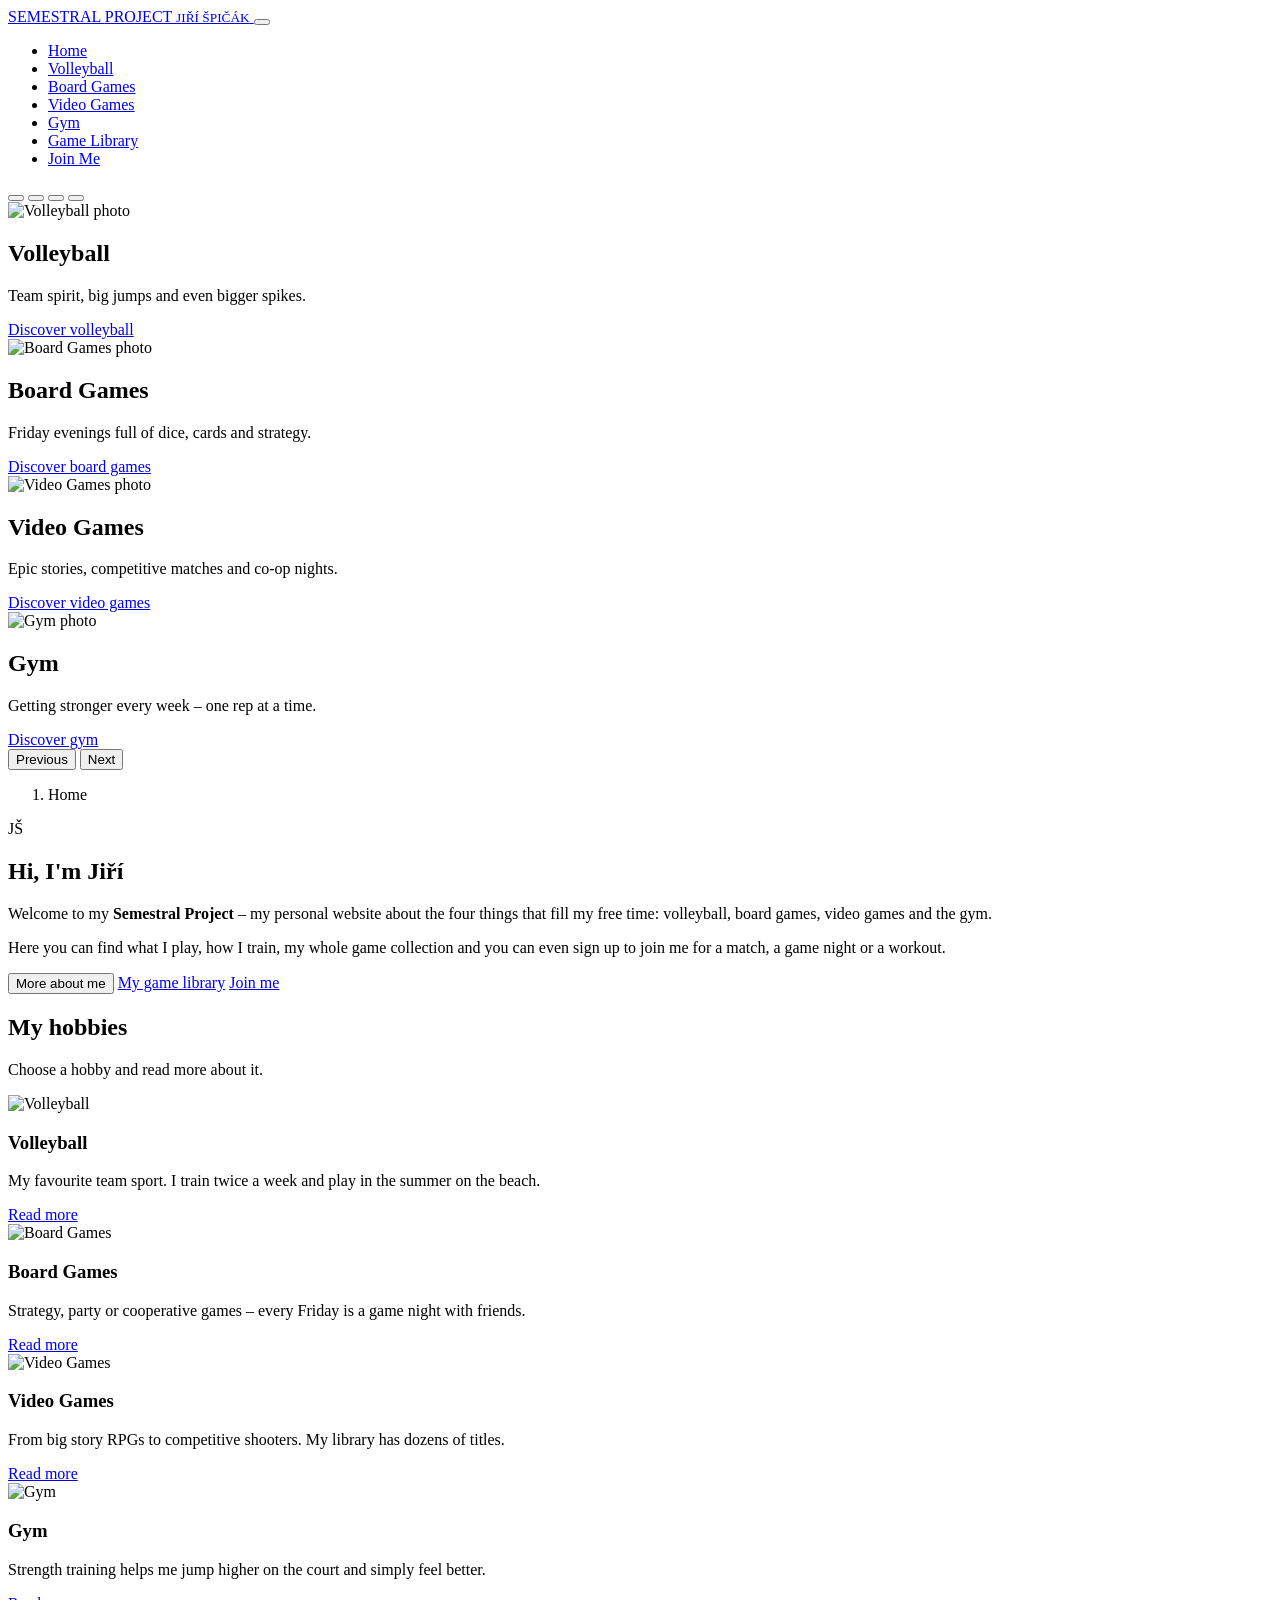
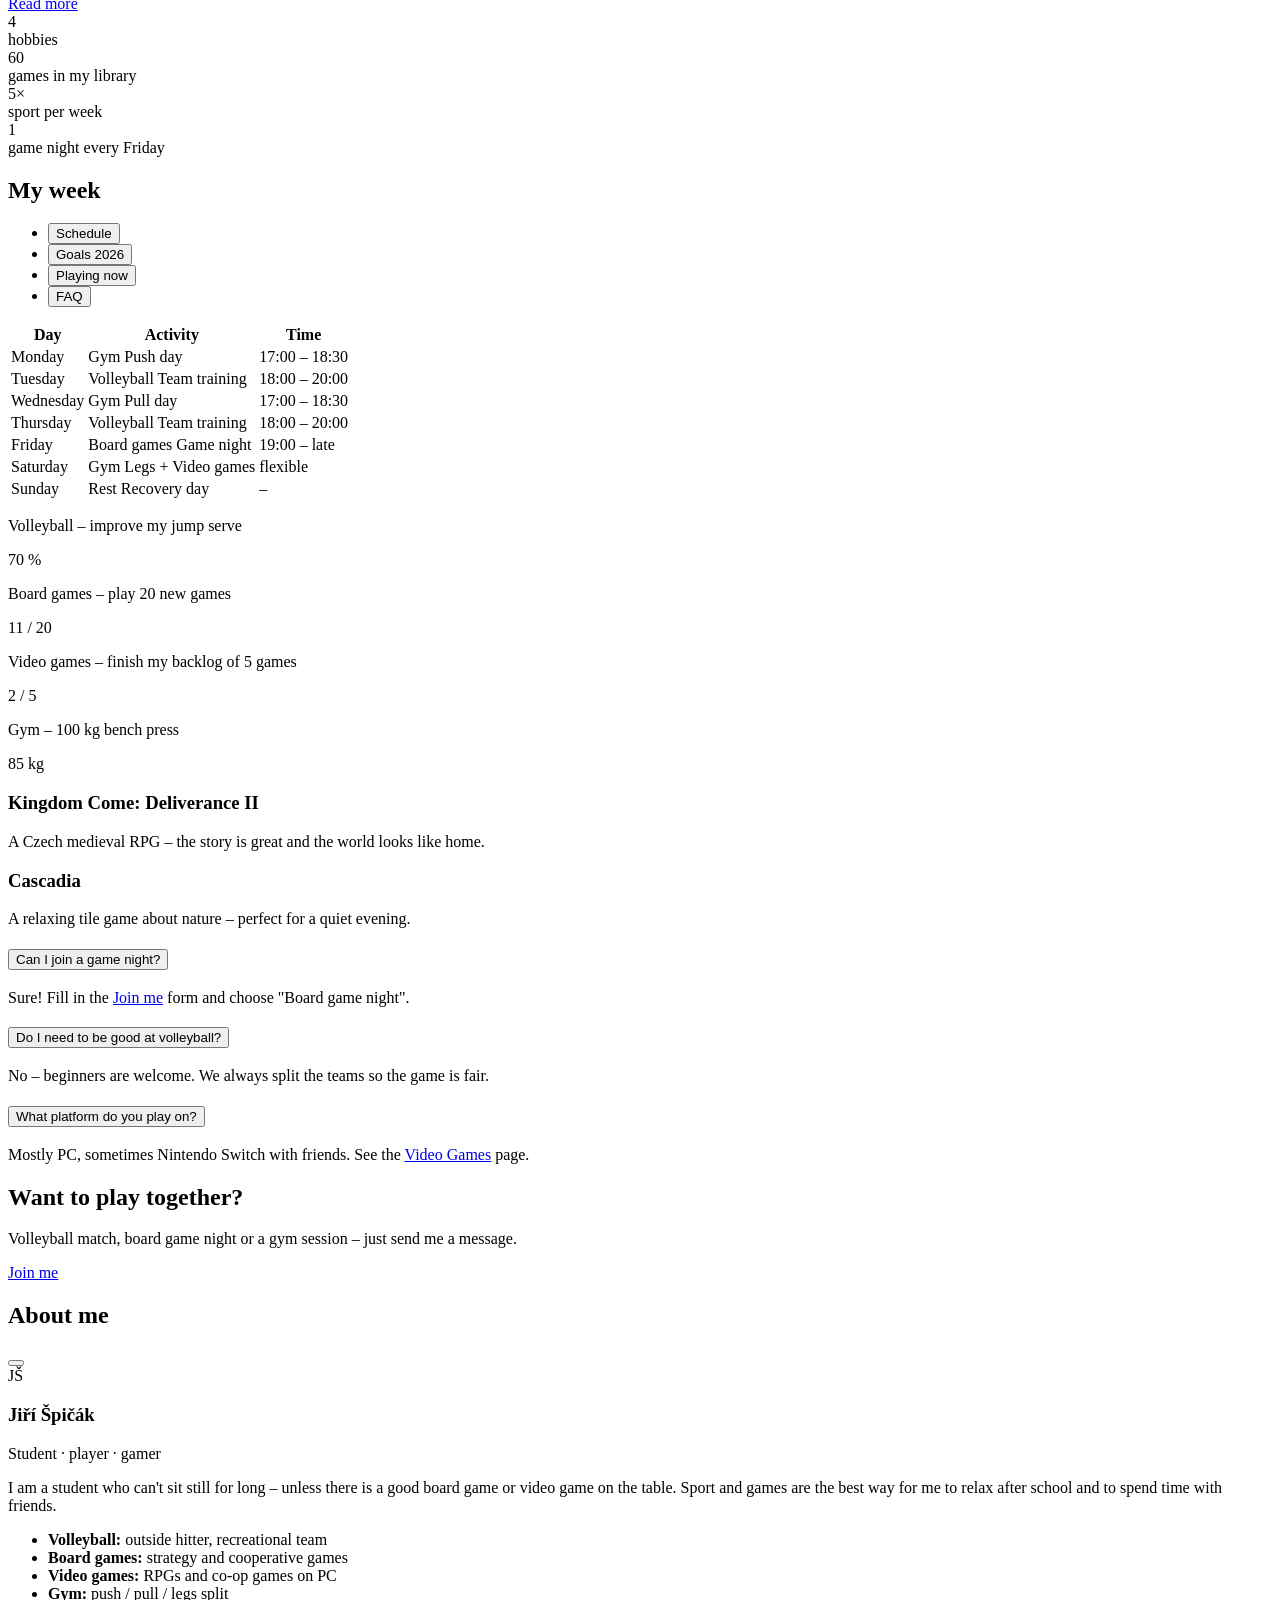
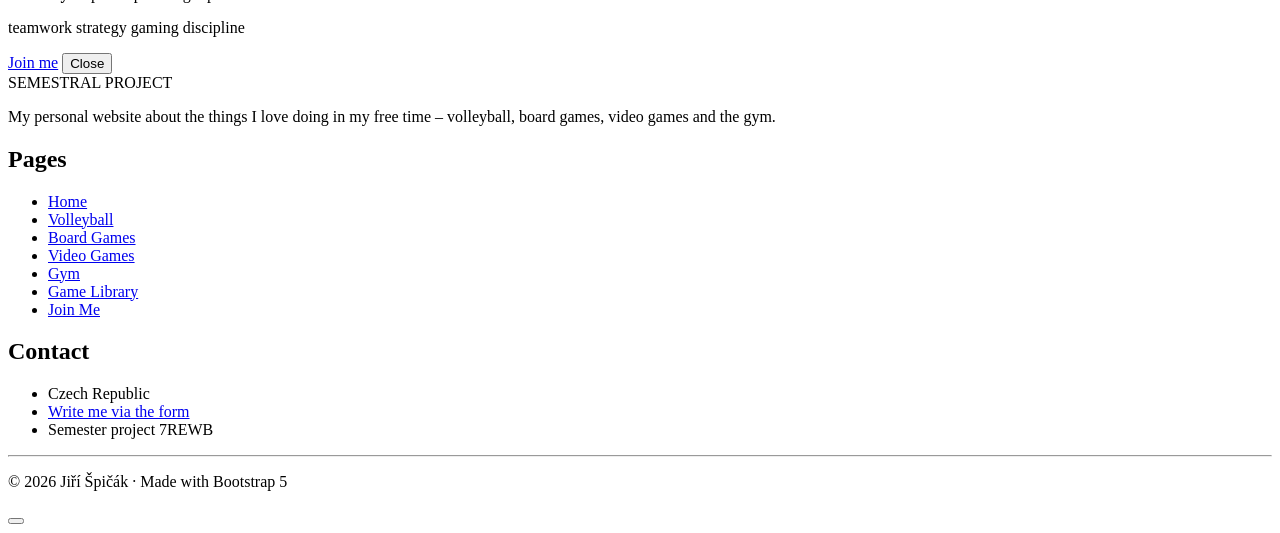
==== index.html @ 227ceda8 "Add files via upload" ====
<!DOCTYPE html>
<html lang="en">
<head>
  <meta charset="utf-8">
  <meta name="viewport" content="width=device-width, initial-scale=1">
  <meta name="description" content="Personal website of Jiří Špičák about volleyball, board games, video games and gym.">
  <meta name="author" content="Jiří Špičák">
  <title>Home | Semestral Project – Jiří Špičák</title>

  <link rel="icon" href="./images/favicon.ico" sizes="any">
  <link rel="icon" href="./images/favicon-32.png" type="image/png">
  <link rel="apple-touch-icon" href="./images/apple-touch-icon.png">

  <link href="./bootstrap/css/bootstrap.min.css" rel="stylesheet">
  <link href="./icons/bootstrap-icons.min.css" rel="stylesheet">
  <link rel="preconnect" href="https://fonts.googleapis.com">
  <link rel="preconnect" href="https://fonts.gstatic.com" crossorigin>
  <link href="https://fonts.googleapis.com/css2?family=Inter:wght@400;500;600;700&amp;family=Oswald:wght@500;700&amp;display=swap" rel="stylesheet">
  <link href="./css/style.css" rel="stylesheet">
</head>

<body>

  <!-- ===== HEADER: logo + menu ===== -->
  <header>
    <nav class="navbar navbar-expand-xl navbar-dark bg-dark sticky-top shadow">
      <div class="container">
        <a class="navbar-brand logo" href="./index.html">
          <i class="bi bi-lightning-charge-fill logo-icon"></i> SEMESTRAL <span class="logo-accent">PROJECT</span>
          <small>JIŘÍ ŠPIČÁK</small>
        </a>
        <button class="navbar-toggler" type="button" data-bs-toggle="collapse" data-bs-target="#mainMenu"
                aria-controls="mainMenu" aria-expanded="false" aria-label="Toggle navigation">
          <span class="navbar-toggler-icon"></span>
        </button>
        <div class="collapse navbar-collapse" id="mainMenu">
          <ul class="navbar-nav ms-auto mb-2 mb-xl-0">
          <li class="nav-item">
            <a class="nav-link active" aria-current="page" href="./index.html"><i class="bi bi-house-door-fill"></i> Home</a>
          </li>
          <li class="nav-item">
            <a class="nav-link" href="./volleyball.html"><i class="bi bi-dribbble"></i> Volleyball</a>
          </li>
          <li class="nav-item">
            <a class="nav-link" href="./board-games.html"><i class="bi bi-dice-5-fill"></i> Board Games</a>
          </li>
          <li class="nav-item">
            <a class="nav-link" href="./video-games.html"><i class="bi bi-controller"></i> Video Games</a>
          </li>
          <li class="nav-item">
            <a class="nav-link" href="./gym.html"><i class="bi bi-heart-pulse-fill"></i> Gym</a>
          </li>
          <li class="nav-item">
            <a class="nav-link" href="./library.html"><i class="bi bi-collection-fill"></i> Game Library</a>
          </li>
          <li class="nav-item">
            <a class="nav-link" href="./join.html"><i class="bi bi-person-plus-fill"></i> Join Me</a>
          </li>
          </ul>
        </div>
      </div>
    </nav>
  </header>

  <main>

    <!-- ===== CAROUSEL ===== -->
    <div id="heroCarousel" class="carousel slide carousel-fade hero-carousel" data-bs-ride="carousel">
      <div class="carousel-indicators">
      <button type="button" data-bs-target="#heroCarousel" data-bs-slide-to="0" class="active" aria-current="true" aria-label="Slide 1"></button>
      <button type="button" data-bs-target="#heroCarousel" data-bs-slide-to="1" aria-label="Slide 2"></button>
      <button type="button" data-bs-target="#heroCarousel" data-bs-slide-to="2" aria-label="Slide 3"></button>
      <button type="button" data-bs-target="#heroCarousel" data-bs-slide-to="3" aria-label="Slide 4"></button>
      </div>
      <div class="carousel-inner">
      <div class="carousel-item active" data-bs-interval="5000">
        <img src="./images/volleyball.jpg" class="d-block w-100" alt="Volleyball photo">
        <div class="carousel-caption">
          <h2 class="fw-bold">Volleyball</h2>
          <p class="d-none d-sm-block mb-2">Team spirit, big jumps and even bigger spikes.</p>
          <a href="./volleyball.html" class="btn btn-primary btn-sm"><i class="bi bi-dribbble"></i> Discover volleyball</a>
        </div>
      </div>
      <div class="carousel-item" data-bs-interval="5000">
        <img src="./images/board-games.jpg" class="d-block w-100" alt="Board Games photo">
        <div class="carousel-caption">
          <h2 class="fw-bold">Board Games</h2>
          <p class="d-none d-sm-block mb-2">Friday evenings full of dice, cards and strategy.</p>
          <a href="./board-games.html" class="btn btn-success btn-sm"><i class="bi bi-dice-5-fill"></i> Discover board games</a>
        </div>
      </div>
      <div class="carousel-item" data-bs-interval="5000">
        <img src="./images/video-games.jpg" class="d-block w-100" alt="Video Games photo">
        <div class="carousel-caption">
          <h2 class="fw-bold">Video Games</h2>
          <p class="d-none d-sm-block mb-2">Epic stories, competitive matches and co-op nights.</p>
          <a href="./video-games.html" class="btn btn-light btn-sm"><i class="bi bi-controller"></i> Discover video games</a>
        </div>
      </div>
      <div class="carousel-item" data-bs-interval="5000">
        <img src="./images/gym.jpg" class="d-block w-100" alt="Gym photo">
        <div class="carousel-caption">
          <h2 class="fw-bold">Gym</h2>
          <p class="d-none d-sm-block mb-2">Getting stronger every week – one rep at a time.</p>
          <a href="./gym.html" class="btn btn-warning btn-sm"><i class="bi bi-heart-pulse-fill"></i> Discover gym</a>
        </div>
      </div>
      </div>
      <button class="carousel-control-prev" type="button" data-bs-target="#heroCarousel" data-bs-slide="prev">
        <span class="carousel-control-prev-icon" aria-hidden="true"></span>
        <span class="visually-hidden">Previous</span>
      </button>
      <button class="carousel-control-next" type="button" data-bs-target="#heroCarousel" data-bs-slide="next">
        <span class="carousel-control-next-icon" aria-hidden="true"></span>
        <span class="visually-hidden">Next</span>
      </button>
    </div>

    <div class="container">
      <nav aria-label="breadcrumb" class="mt-3">
        <ol class="breadcrumb">
          <li class="breadcrumb-item active" aria-current="page"><i class="bi bi-house-door-fill"></i> Home</li>
        </ol>
      </nav>
    </div>

    <!-- ===== INTRO ===== -->
    <section class="section pt-3">
      <div class="container">
        <div class="row align-items-center g-4">
          <div class="col-12 col-md-4 text-center">
            <div class="avatar">JŠ</div>
          </div>
          <div class="col-12 col-md-8">
            <h2 class="section-title">Hi, I'm Jiří</h2>
            <p class="lead">Welcome to my <strong>Semestral Project</strong> – my personal website about the four things
              that fill my free time: <span class="text-primary fw-semibold">volleyball</span>,
              <span class="text-success fw-semibold">board games</span>,
              <span class="fw-semibold" style="color: var(--ph-video)">video games</span> and the
              <span class="text-accent fw-semibold">gym</span>.</p>
            <p>Here you can find what I play, how I train, my whole game collection and
              you can even sign up to join me for a match, a game night or a workout.</p>
            <div class="d-flex flex-wrap gap-2">
              <button type="button" class="btn btn-accent" data-bs-toggle="modal" data-bs-target="#aboutModal">
                <i class="bi bi-person-vcard"></i> More about me
              </button>
              <a href="./library.html" class="btn btn-outline-secondary"><i class="bi bi-collection"></i> My game library</a>
              <a href="./join.html" class="btn btn-link"><i class="bi bi-person-plus"></i> Join me</a>
            </div>
          </div>
        </div>
      </div>
    </section>

    <!-- ===== HOBBIES ===== -->
    <section class="section bg-white">
      <div class="container">
        <div class="text-center">
          <h2 class="section-title">My hobbies</h2>
          <p class="text-muted mb-4">Choose a hobby and read more about it.</p>
        </div>
        <div class="row row-cols-1 row-cols-sm-2 row-cols-lg-4 g-4">
        <div class="col">
          <div class="card hobby-card h-100 shadow-sm">
            <img src="./images/volleyball.jpg" class="card-img-top" alt="Volleyball">
            <div class="card-body text-center">
              <div class="hobby-icon rounded-circle bg-volleyball text-white d-inline-flex align-items-center justify-content-center"><i class="bi bi-dribbble"></i></div>
              <h3 class="card-title h4 mt-2">Volleyball</h3>
              <p class="card-text">My favourite team sport. I train twice a week and play in the summer on the beach.</p>
            </div>
            <div class="card-footer bg-transparent border-0 text-center pb-4">
              <a href="./volleyball.html" class="btn btn-primary">Read more <i class="bi bi-arrow-right"></i></a>
            </div>
          </div>
        </div>
        <div class="col">
          <div class="card hobby-card h-100 shadow-sm">
            <img src="./images/board-games.jpg" class="card-img-top" alt="Board Games">
            <div class="card-body text-center">
              <div class="hobby-icon rounded-circle bg-board text-white d-inline-flex align-items-center justify-content-center"><i class="bi bi-dice-5-fill"></i></div>
              <h3 class="card-title h4 mt-2">Board Games</h3>
              <p class="card-text">Strategy, party or cooperative games – every Friday is a game night with friends.</p>
            </div>
            <div class="card-footer bg-transparent border-0 text-center pb-4">
              <a href="./board-games.html" class="btn btn-success">Read more <i class="bi bi-arrow-right"></i></a>
            </div>
          </div>
        </div>
        <div class="col">
          <div class="card hobby-card h-100 shadow-sm">
            <img src="./images/video-games.jpg" class="card-img-top" alt="Video Games">
            <div class="card-body text-center">
              <div class="hobby-icon rounded-circle bg-video text-white d-inline-flex align-items-center justify-content-center"><i class="bi bi-controller"></i></div>
              <h3 class="card-title h4 mt-2">Video Games</h3>
              <p class="card-text">From big story RPGs to competitive shooters. My library has dozens of titles.</p>
            </div>
            <div class="card-footer bg-transparent border-0 text-center pb-4">
              <a href="./video-games.html" class="btn btn-outline-dark">Read more <i class="bi bi-arrow-right"></i></a>
            </div>
          </div>
        </div>
        <div class="col">
          <div class="card hobby-card h-100 shadow-sm">
            <img src="./images/gym.jpg" class="card-img-top" alt="Gym">
            <div class="card-body text-center">
              <div class="hobby-icon rounded-circle bg-gym text-white d-inline-flex align-items-center justify-content-center"><i class="bi bi-heart-pulse-fill"></i></div>
              <h3 class="card-title h4 mt-2">Gym</h3>
              <p class="card-text">Strength training helps me jump higher on the court and simply feel better.</p>
            </div>
            <div class="card-footer bg-transparent border-0 text-center pb-4">
              <a href="./gym.html" class="btn btn-warning">Read more <i class="bi bi-arrow-right"></i></a>
            </div>
          </div>
        </div>
        </div>
      </div>
    </section>

    <!-- ===== STATS ===== -->
    <section class="section">
      <div class="container">
        <div class="row row-cols-2 row-cols-md-4 g-3">
          <div class="col"><div class="stat-box shadow-sm"><div class="stat-number">4</div><div class="text-muted">hobbies</div></div></div>
          <div class="col"><div class="stat-box shadow-sm"><div class="stat-number">60</div><div class="text-muted">games in my library</div></div></div>
          <div class="col"><div class="stat-box shadow-sm"><div class="stat-number">5×</div><div class="text-muted">sport per week</div></div></div>
          <div class="col"><div class="stat-box shadow-sm"><div class="stat-number">1</div><div class="text-muted">game night every Friday</div></div></div>
        </div>
      </div>
    </section>

    <!-- ===== TABS ===== -->
    <section class="section pt-0">
      <div class="container">
        <h2 class="section-title">My week</h2>
        <ul class="nav nav-tabs" id="weekTabs" role="tablist">
          <li class="nav-item" role="presentation">
            <button class="nav-link active" id="schedule-tab" data-bs-toggle="tab" data-bs-target="#schedule-pane" type="button" role="tab" aria-controls="schedule-pane" aria-selected="true"><i class="bi bi-calendar-week"></i> Schedule</button>
          </li>
          <li class="nav-item" role="presentation">
            <button class="nav-link" id="goals-tab" data-bs-toggle="tab" data-bs-target="#goals-pane" type="button" role="tab" aria-controls="goals-pane" aria-selected="false"><i class="bi bi-trophy"></i> Goals 2026</button>
          </li>
          <li class="nav-item" role="presentation">
            <button class="nav-link" id="now-tab" data-bs-toggle="tab" data-bs-target="#now-pane" type="button" role="tab" aria-controls="now-pane" aria-selected="false"><i class="bi bi-play-circle"></i> Playing now</button>
          </li>
          <li class="nav-item" role="presentation">
            <button class="nav-link" id="faq-tab" data-bs-toggle="tab" data-bs-target="#faq-pane" type="button" role="tab" aria-controls="faq-pane" aria-selected="false"><i class="bi bi-question-circle"></i> FAQ</button>
          </li>
        </ul>
        <div class="tab-content boxed shadow-sm" id="weekTabsContent">
          <div class="tab-pane fade show active" id="schedule-pane" role="tabpanel" aria-labelledby="schedule-tab" tabindex="0">
            <div class="table-responsive">
              <table class="table table-hover align-middle mb-0">
                <thead><tr><th>Day</th><th>Activity</th><th>Time</th></tr></thead>
                <tbody>
                  <tr><td>Monday</td><td><span class="badge bg-gym">Gym</span> Push day</td><td>17:00 – 18:30</td></tr>
                  <tr><td>Tuesday</td><td><span class="badge bg-volleyball">Volleyball</span> Team training</td><td>18:00 – 20:00</td></tr>
                  <tr><td>Wednesday</td><td><span class="badge bg-gym">Gym</span> Pull day</td><td>17:00 – 18:30</td></tr>
                  <tr><td>Thursday</td><td><span class="badge bg-volleyball">Volleyball</span> Team training</td><td>18:00 – 20:00</td></tr>
                  <tr><td>Friday</td><td><span class="badge bg-board">Board games</span> Game night</td><td>19:00 – late</td></tr>
                  <tr><td>Saturday</td><td><span class="badge bg-gym">Gym</span> Legs + <span class="badge bg-video">Video games</span></td><td>flexible</td></tr>
                  <tr><td>Sunday</td><td><span class="badge text-bg-secondary">Rest</span> Recovery day</td><td>–</td></tr>
                </tbody>
              </table>
            </div>
          </div>
          <div class="tab-pane fade" id="goals-pane" role="tabpanel" aria-labelledby="goals-tab" tabindex="0">
            <p class="mb-2">Volleyball – improve my jump serve</p>
            <div class="progress mb-3" role="progressbar" aria-label="Volleyball goal" aria-valuenow="70" aria-valuemin="0" aria-valuemax="100">
              <div class="progress-bar bg-volleyball" style="width: 70%">70 %</div>
            </div>
            <p class="mb-2">Board games – play 20 new games</p>
            <div class="progress mb-3" role="progressbar" aria-label="Board games goal" aria-valuenow="55" aria-valuemin="0" aria-valuemax="100">
              <div class="progress-bar bg-board" style="width: 55%">11 / 20</div>
            </div>
            <p class="mb-2">Video games – finish my backlog of 5 games</p>
            <div class="progress mb-3" role="progressbar" aria-label="Video games goal" aria-valuenow="40" aria-valuemin="0" aria-valuemax="100">
              <div class="progress-bar bg-video" style="width: 40%">2 / 5</div>
            </div>
            <p class="mb-2">Gym – 100 kg bench press</p>
            <div class="progress" role="progressbar" aria-label="Gym goal" aria-valuenow="85" aria-valuemin="0" aria-valuemax="100">
              <div class="progress-bar progress-bar-striped progress-bar-animated bg-gym" style="width: 85%">85 kg</div>
            </div>
          </div>
          <div class="tab-pane fade" id="now-pane" role="tabpanel" aria-labelledby="now-tab" tabindex="0">
            <div class="row g-3">
              <div class="col-12 col-md-6">
                <div class="d-flex gap-3 align-items-start">
                  <i class="bi bi-controller fs-1" style="color: var(--ph-video)"></i>
                  <div><h3 class="h5 mb-1">Kingdom Come: Deliverance II</h3>
                    <p class="mb-0 text-muted">A Czech medieval RPG – the story is great and the world looks like home.</p></div>
                </div>
              </div>
              <div class="col-12 col-md-6">
                <div class="d-flex gap-3 align-items-start">
                  <i class="bi bi-dice-5-fill fs-1 text-success"></i>
                  <div><h3 class="h5 mb-1">Cascadia</h3>
                    <p class="mb-0 text-muted">A relaxing tile game about nature – perfect for a quiet evening.</p></div>
                </div>
              </div>
            </div>
          </div>
          <div class="tab-pane fade" id="faq-pane" role="tabpanel" aria-labelledby="faq-tab" tabindex="0">
            <div class="accordion" id="faqAccordion">
              <div class="accordion-item">
                <h3 class="accordion-header">
                  <button class="accordion-button" type="button" data-bs-toggle="collapse" data-bs-target="#faq1" aria-expanded="true" aria-controls="faq1">Can I join a game night?</button>
                </h3>
                <div id="faq1" class="accordion-collapse collapse show" data-bs-parent="#faqAccordion">
                  <div class="accordion-body">Sure! Fill in the <a href="./join.html">Join me</a> form and choose "Board game night".</div>
                </div>
              </div>
              <div class="accordion-item">
                <h3 class="accordion-header">
                  <button class="accordion-button collapsed" type="button" data-bs-toggle="collapse" data-bs-target="#faq2" aria-expanded="false" aria-controls="faq2">Do I need to be good at volleyball?</button>
                </h3>
                <div id="faq2" class="accordion-collapse collapse" data-bs-parent="#faqAccordion">
                  <div class="accordion-body">No – beginners are welcome. We always split the teams so the game is fair.</div>
                </div>
              </div>
              <div class="accordion-item">
                <h3 class="accordion-header">
                  <button class="accordion-button collapsed" type="button" data-bs-toggle="collapse" data-bs-target="#faq3" aria-expanded="false" aria-controls="faq3">What platform do you play on?</button>
                </h3>
                <div id="faq3" class="accordion-collapse collapse" data-bs-parent="#faqAccordion">
                  <div class="accordion-body">Mostly PC, sometimes Nintendo Switch with friends. See the <a href="./video-games.html">Video Games</a> page.</div>
                </div>
              </div>
            </div>
          </div>
        </div>
      </div>
    </section>

    <!-- ===== CALL TO ACTION ===== -->
    <section class="pb-2">
      <div class="container">
        <div class="cta p-4 p-md-5 d-md-flex align-items-center justify-content-between gap-4">
          <div>
            <h2 class="h3 mb-1">Want to play together?</h2>
            <p class="mb-3 mb-md-0 text-white-50">Volleyball match, board game night or a gym session – just send me a message.</p>
          </div>
          <a href="./join.html" class="btn btn-accent btn-lg flex-shrink-0"><i class="bi bi-send-fill"></i> Join me</a>
        </div>
      </div>
    </section>

  </main>

  <!-- ===== MODAL: about me ===== -->
  <div class="modal fade" id="aboutModal" tabindex="-1" aria-labelledby="aboutModalLabel" aria-hidden="true">
    <div class="modal-dialog modal-lg modal-dialog-centered modal-dialog-scrollable">
      <div class="modal-content">
        <div class="modal-header">
          <h2 class="modal-title fs-4" id="aboutModalLabel"><i class="bi bi-person-vcard text-accent"></i> About me</h2>
          <button type="button" class="btn-close" data-bs-dismiss="modal" aria-label="Close"></button>
        </div>
        <div class="modal-body">
          <div class="row g-4">
            <div class="col-12 col-md-4 text-center">
              <div class="avatar mb-3">JŠ</div>
              <h3 class="h5 mb-0">Jiří Špičák</h3>
              <p class="text-muted small">Student · player · gamer</p>
            </div>
            <div class="col-12 col-md-8">
              <p>I am a student who can't sit still for long – unless there is a good board game or video game on the table.
                Sport and games are the best way for me to relax after school and to spend time with friends.</p>
              <ul class="list-group list-group-flush mb-3">
                <li class="list-group-item"><i class="bi bi-dribbble text-primary"></i> <strong>Volleyball:</strong> outside hitter, recreational team</li>
                <li class="list-group-item"><i class="bi bi-dice-5-fill text-success"></i> <strong>Board games:</strong> strategy and cooperative games</li>
                <li class="list-group-item"><i class="bi bi-controller" style="color: var(--ph-video)"></i> <strong>Video games:</strong> RPGs and co-op games on PC</li>
                <li class="list-group-item"><i class="bi bi-heart-pulse-fill text-accent"></i> <strong>Gym:</strong> push / pull / legs split</li>
              </ul>
              <p class="mb-0"><span class="badge rounded-pill text-bg-primary">teamwork</span>
                <span class="badge rounded-pill text-bg-success">strategy</span>
                <span class="badge rounded-pill text-bg-dark">gaming</span>
                <span class="badge rounded-pill text-bg-warning">discipline</span></p>
            </div>
          </div>
        </div>
        <div class="modal-footer">
          <a href="./join.html" class="btn btn-accent"><i class="bi bi-person-plus"></i> Join me</a>
          <button type="button" class="btn btn-secondary" data-bs-dismiss="modal"><i class="bi bi-x-lg"></i> Close</button>
        </div>
      </div>
    </div>
  </div>


  <!-- ===== FOOTER ===== -->
  <footer class="site-footer pt-5 pb-3 mt-5">
    <div class="container">
      <div class="row g-4">
        <div class="col-12 col-md-5">
          <div class="logo text-white mb-2"><i class="bi bi-lightning-charge-fill logo-icon"></i> SEMESTRAL <span class="logo-accent">PROJECT</span></div>
          <p class="small mb-3">My personal website about the things I love doing in my free time –
            volleyball, board games, video games and the gym.</p>
          <div class="social">
            <a href="https://www.instagram.com/" target="_blank" rel="noopener" aria-label="Instagram"><i class="bi bi-instagram"></i></a>
            <a href="https://www.youtube.com/" target="_blank" rel="noopener" aria-label="YouTube"><i class="bi bi-youtube"></i></a>
            <a href="https://www.twitch.tv/" target="_blank" rel="noopener" aria-label="Twitch"><i class="bi bi-twitch"></i></a>
            <a href="https://discord.com/" target="_blank" rel="noopener" aria-label="Discord"><i class="bi bi-discord"></i></a>
          </div>
        </div>
        <div class="col-6 col-md-3">
          <h2 class="h6 text-white text-uppercase">Pages</h2>
          <ul class="list-unstyled small">
            <li><a href="./index.html"><i class="bi bi-chevron-right small"></i> Home</a></li>
            <li><a href="./volleyball.html"><i class="bi bi-chevron-right small"></i> Volleyball</a></li>
            <li><a href="./board-games.html"><i class="bi bi-chevron-right small"></i> Board Games</a></li>
            <li><a href="./video-games.html"><i class="bi bi-chevron-right small"></i> Video Games</a></li>
            <li><a href="./gym.html"><i class="bi bi-chevron-right small"></i> Gym</a></li>
            <li><a href="./library.html"><i class="bi bi-chevron-right small"></i> Game Library</a></li>
            <li><a href="./join.html"><i class="bi bi-chevron-right small"></i> Join Me</a></li>
          </ul>
        </div>
        <div class="col-6 col-md-4">
          <h2 class="h6 text-white text-uppercase">Contact</h2>
          <ul class="list-unstyled small">
            <li class="mb-1"><i class="bi bi-geo-alt-fill text-accent"></i> Czech Republic</li>
            <li class="mb-1"><i class="bi bi-envelope-fill text-accent"></i> <a href="./join.html">Write me via the form</a></li>
            <li class="mb-1"><i class="bi bi-mortarboard-fill text-accent"></i> Semester project 7REWB</li>
          </ul>
        </div>
      </div>
      <hr class="border-secondary">
      <p class="text-center small mb-0">&copy; 2026 Jiří Špičák · Made with <i class="bi bi-bootstrap-fill"></i> Bootstrap 5</p>
    </div>
  </footer>

  <button type="button" id="backToTop" class="btn btn-accent shadow" aria-label="Back to top">
    <i class="bi bi-arrow-up"></i>
  </button>

  <script src="./bootstrap/js/bootstrap.bundle.min.js"></script>
  <script src="./js/main.js"></script>
</body>
</html>
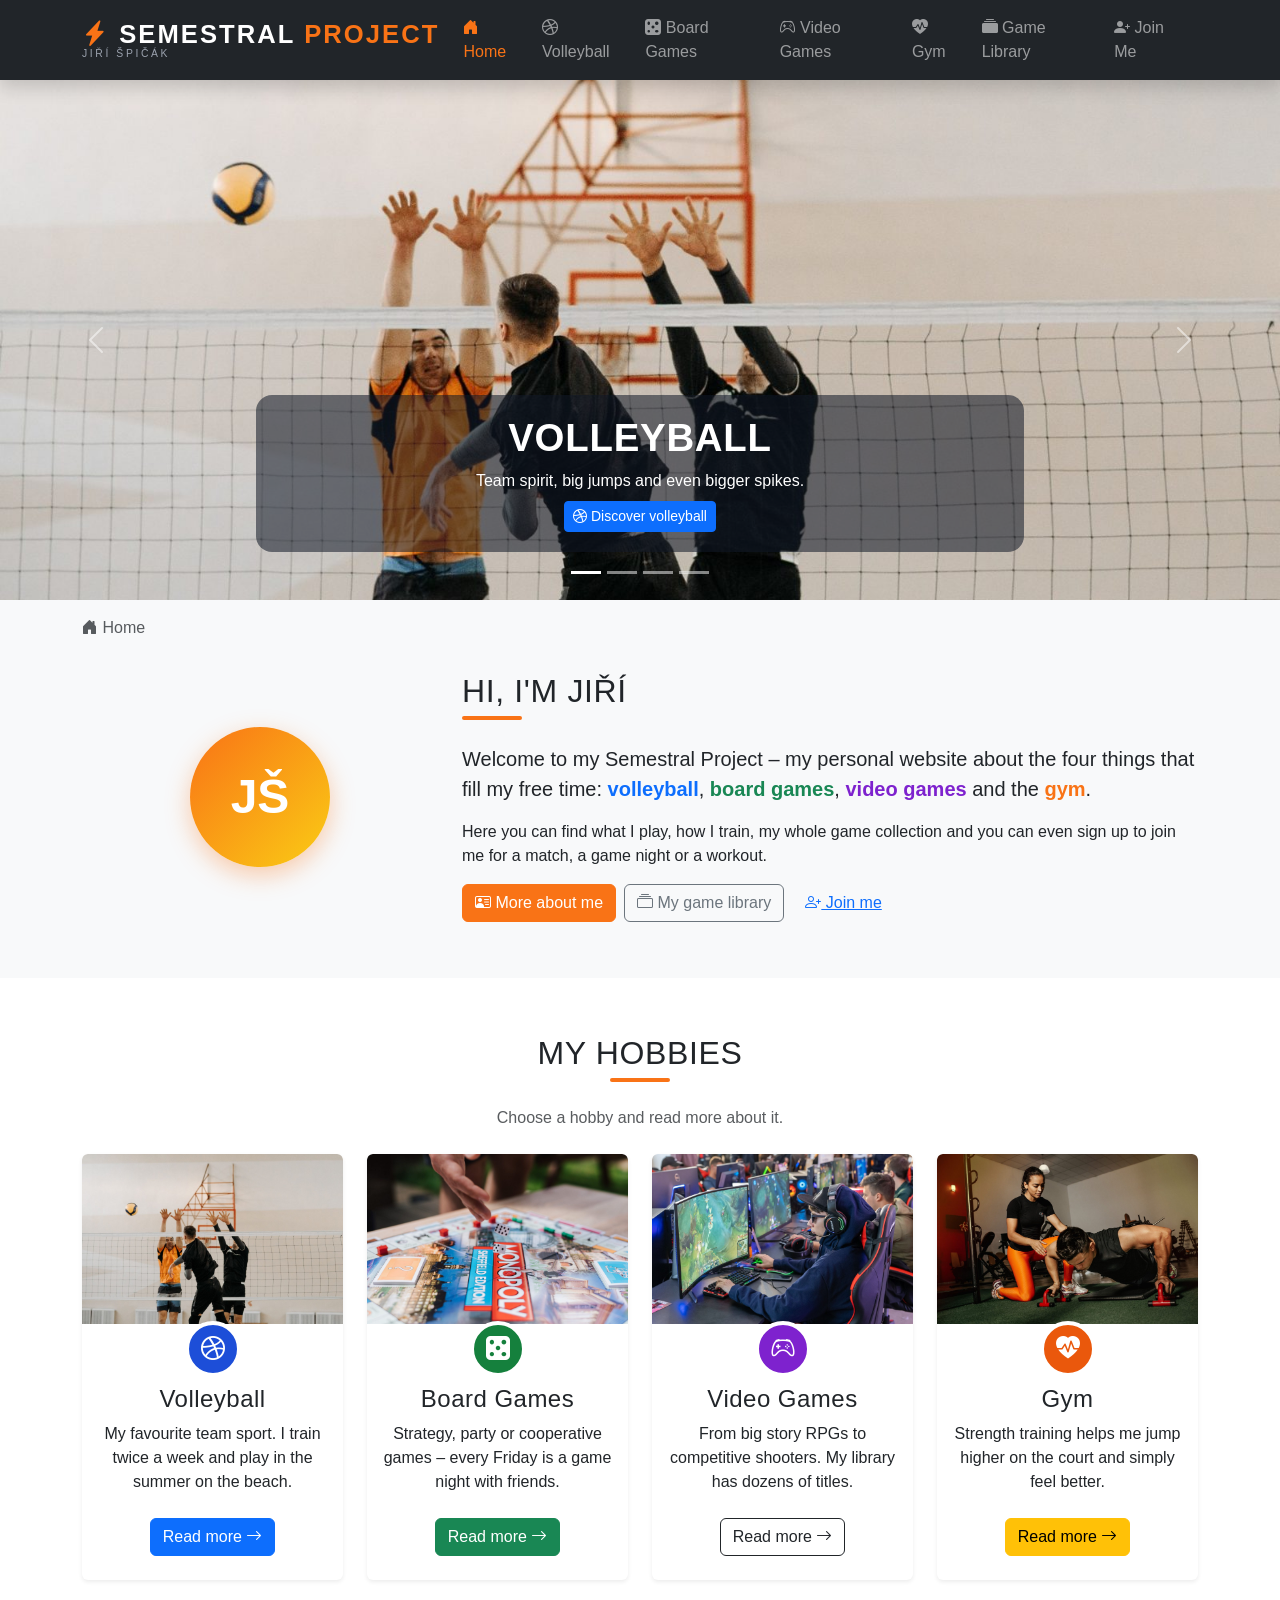
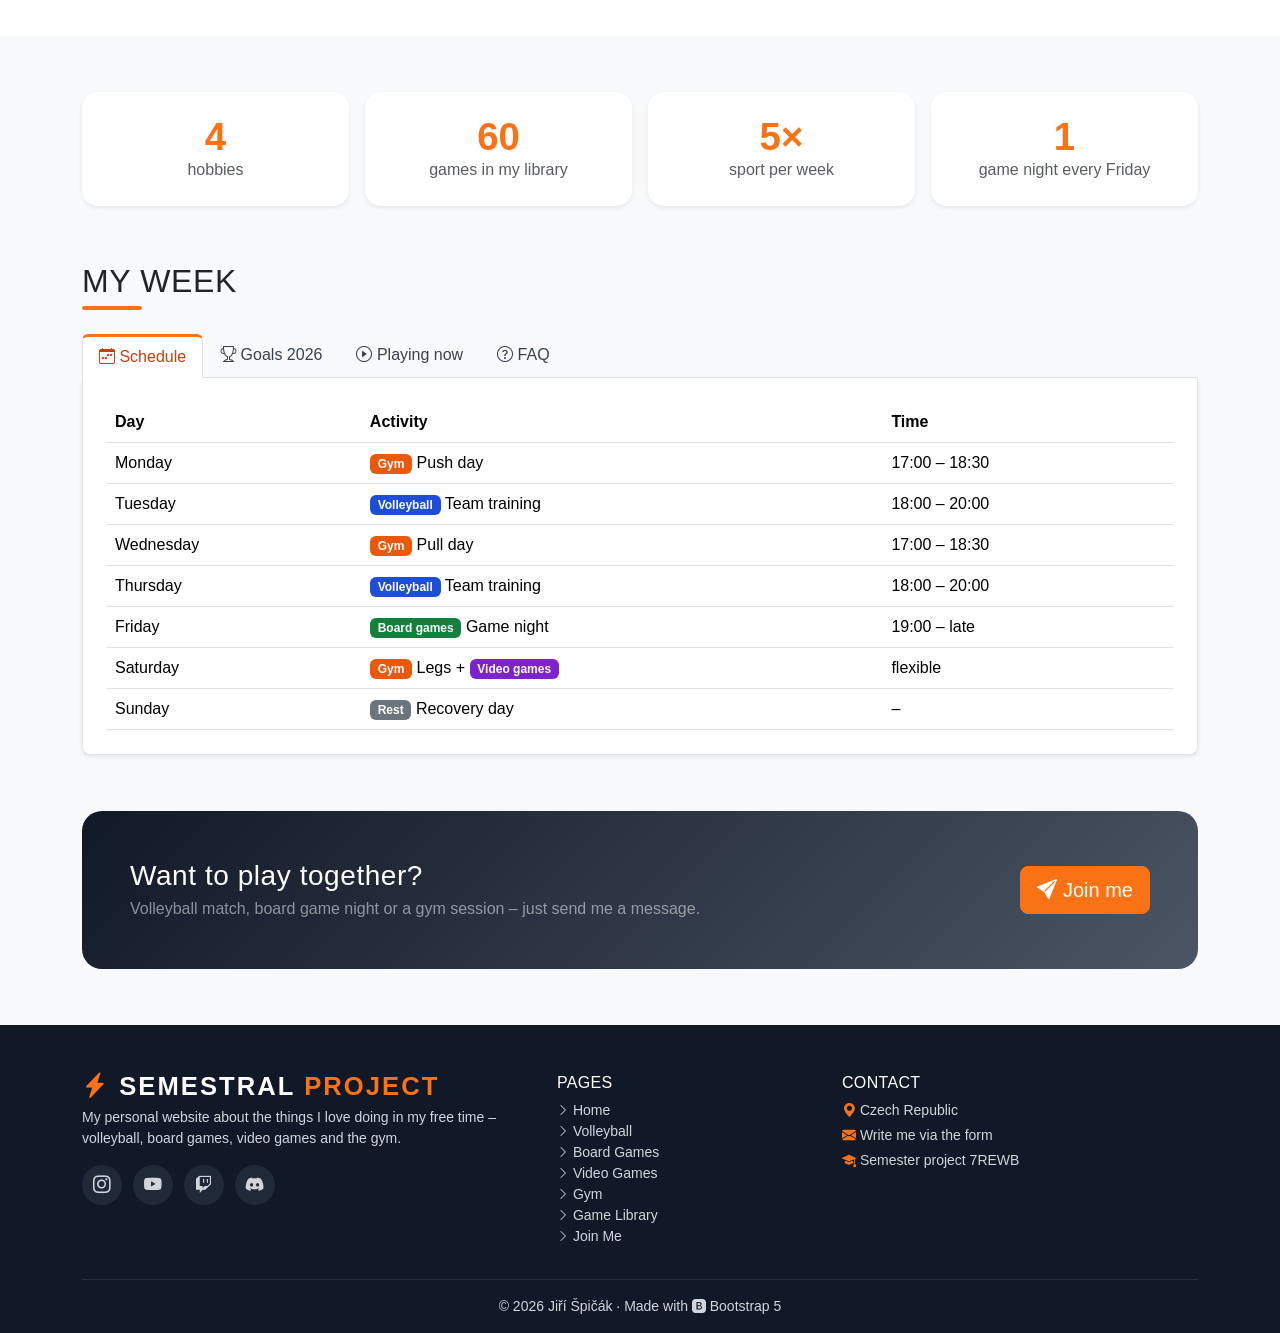
==== commit 8adc9779: "Fix apple-touch-icon link path in index.html Corrected the path for the apple-touch-icon link." ====
--- a/index.html
+++ b/index.html
@@ -9,7 +9,7 @@
 
   <link rel="icon" href="./images/favicon.ico" sizes="any">
   <link rel="icon" href="./images/favicon-32.png" type="image/png">
-  <link rel="apple-touch-icon" href="./images/apple-touch-icon.png">
+  <link rel="apple-touch-icon" href=".images/apple-touch-icon.png">
 
   <link href="./bootstrap/css/bootstrap.min.css" rel="stylesheet">
   <link href="./icons/bootstrap-icons.min.css" rel="stylesheet">
--- a/css/style.css
+++ b/css/style.css
@@ -0,0 +1,369 @@
+/* ==========================================================
+   Semestral Project - Jiří Špičák
+   Semester project 7REWB - custom styles on top of Bootstrap 5
+   ========================================================== */
+
+:root {
+    --ph-accent: #f97316;
+    --ph-accent-dark: #c2410c;
+    --ph-dark: #111827;
+    --ph-volleyball: #1d4ed8;
+    --ph-board: #15803d;
+    --ph-video: #7e22ce;
+    --ph-gym: #ea580c;
+}
+
+body {
+    font-family: 'Inter', 'Segoe UI', Arial, sans-serif;
+    background-color: #f8f9fa;
+}
+
+h1, h2, h3, .display-font {
+    font-family: 'Oswald', 'Segoe UI', Arial, sans-serif;
+    letter-spacing: 0.02em;
+}
+
+/* ---------- logo ---------- */
+.logo {
+    font-family: 'Oswald', Arial, sans-serif;
+    font-weight: 700;
+    font-size: 1.6rem;
+    letter-spacing: 0.08em;
+    line-height: 1;
+}
+
+.logo .logo-icon {
+    color: var(--ph-accent);
+}
+
+.logo .logo-accent {
+    color: var(--ph-accent);
+}
+
+.logo small {
+    display: block;
+    font-family: 'Inter', Arial, sans-serif;
+    font-size: 0.65rem;
+    font-weight: 400;
+    letter-spacing: 0.25em;
+    color: #9ca3af;
+    margin-top: 2px;
+}
+
+/* ---------- navbar ---------- */
+.navbar .nav-link {
+    font-weight: 500;
+}
+
+.navbar .nav-link.active {
+    color: var(--ph-accent) !important;
+}
+
+.navbar .nav-link:hover {
+    color: #fff;
+}
+
+/* ---------- carousel ---------- */
+.hero-carousel .carousel-item img {
+    height: 520px;
+    object-fit: cover;
+}
+
+.hero-carousel .carousel-caption {
+    bottom: 3rem;
+    background: rgba(17, 24, 39, 0.55);
+    border-radius: 1rem;
+    padding: 1.25rem 1.5rem;
+    left: 20%;
+    right: 20%;
+}
+
+.hero-carousel .carousel-caption h2 {
+    font-size: 2.4rem;
+    text-transform: uppercase;
+}
+
+@media (max-width: 767.98px) {
+    .hero-carousel .carousel-item img {
+        height: 280px;
+    }
+
+    .hero-carousel .carousel-caption {
+        left: 8%;
+        right: 8%;
+        bottom: 2rem;
+        padding: 0.75rem 1rem;
+    }
+
+    .hero-carousel .carousel-caption h2 {
+        font-size: 1.4rem;
+    }
+}
+
+/* ---------- page header with breadcrumb (sub pages) ---------- */
+.page-header {
+    background: linear-gradient(135deg, var(--ph-dark), #374151);
+    color: #fff;
+    padding: 2.5rem 0 1.5rem;
+}
+
+.page-header.volleyball { background: linear-gradient(135deg, #1e3a8a, #0ea5e9); }
+.page-header.board      { background: linear-gradient(135deg, #14532d, #65a30d); }
+.page-header.video      { background: linear-gradient(135deg, #1e1b4b, #7e22ce); }
+.page-header.gym        { background: linear-gradient(135deg, #7c2d12, #ea580c); }
+.page-header.library    { background: linear-gradient(135deg, #0f172a, #334155); }
+.page-header.join       { background: linear-gradient(135deg, #9a3412, #f59e0b); }
+
+.page-header h1 {
+    font-size: 2.6rem;
+    text-transform: uppercase;
+}
+
+.page-header .breadcrumb {
+    margin-bottom: 0;
+}
+
+.page-header .breadcrumb a {
+    color: #fff;
+    text-decoration: none;
+    opacity: 0.85;
+}
+
+.page-header .breadcrumb a:hover {
+    opacity: 1;
+    text-decoration: underline;
+}
+
+.page-header .breadcrumb-item.active,
+.page-header .breadcrumb-item + .breadcrumb-item::before {
+    color: rgba(255, 255, 255, 0.7);
+}
+
+/* ---------- sections ---------- */
+.section {
+    padding: 3.5rem 0;
+}
+
+.section-title {
+    text-transform: uppercase;
+    position: relative;
+    padding-bottom: 0.6rem;
+    margin-bottom: 1.5rem;
+}
+
+.section-title::after {
+    content: "";
+    position: absolute;
+    left: 0;
+    bottom: 0;
+    width: 60px;
+    height: 4px;
+    border-radius: 2px;
+    background: var(--ph-accent);
+}
+
+.text-center .section-title::after,
+.section-title.text-center::after {
+    left: 50%;
+    transform: translateX(-50%);
+}
+
+/* ---------- hobby cards ---------- */
+.hobby-card {
+    border: 0;
+    overflow: hidden;
+    transition: transform 0.2s ease, box-shadow 0.2s ease;
+}
+
+.hobby-card:hover {
+    transform: translateY(-6px);
+    box-shadow: 0 1rem 2rem rgba(0, 0, 0, 0.15) !important;
+}
+
+.hobby-card .card-img-top {
+    height: 170px;
+    object-fit: cover;
+}
+
+.hobby-card .hobby-icon {
+    width: 56px;
+    height: 56px;
+    margin-top: -44px;
+    border: 4px solid #fff;
+    font-size: 1.5rem;
+    position: relative;
+}
+
+.bg-volleyball { background-color: var(--ph-volleyball) !important; }
+.bg-board      { background-color: var(--ph-board) !important; }
+.bg-video      { background-color: var(--ph-video) !important; }
+.bg-gym        { background-color: var(--ph-gym) !important; }
+
+.text-accent   { color: var(--ph-accent) !important; }
+
+/* custom accent button */
+.btn-accent {
+    --bs-btn-color: #fff;
+    --bs-btn-bg: var(--ph-accent);
+    --bs-btn-border-color: var(--ph-accent);
+    --bs-btn-hover-color: #fff;
+    --bs-btn-hover-bg: var(--ph-accent-dark);
+    --bs-btn-hover-border-color: var(--ph-accent-dark);
+    --bs-btn-active-bg: var(--ph-accent-dark);
+    --bs-btn-active-border-color: var(--ph-accent-dark);
+}
+
+/* ---------- stats ---------- */
+.stat-box {
+    background: #fff;
+    border-radius: 1rem;
+    padding: 1.5rem 1rem;
+    text-align: center;
+    height: 100%;
+}
+
+.stat-box .stat-number {
+    font-family: 'Oswald', Arial, sans-serif;
+    font-size: 2.4rem;
+    font-weight: 700;
+    color: var(--ph-accent);
+    line-height: 1.1;
+}
+
+/* ---------- call to action ---------- */
+.cta {
+    background: linear-gradient(135deg, var(--ph-dark), #4b5563);
+    color: #fff;
+    border-radius: 1.25rem;
+}
+
+/* ---------- tabs ---------- */
+.nav-tabs .nav-link {
+    color: #374151;
+    font-weight: 500;
+}
+
+.nav-tabs .nav-link.active {
+    color: var(--ph-accent-dark);
+    border-top: 3px solid var(--ph-accent);
+}
+
+.tab-content.boxed {
+    background: #fff;
+    border: 1px solid #dee2e6;
+    border-top: 0;
+    border-radius: 0 0 0.5rem 0.5rem;
+    padding: 1.5rem;
+}
+
+/* ---------- avatar ---------- */
+.avatar {
+    width: 140px;
+    height: 140px;
+    border-radius: 50%;
+    background: linear-gradient(135deg, var(--ph-accent), #facc15);
+    color: #fff;
+    font-family: 'Oswald', Arial, sans-serif;
+    font-size: 3rem;
+    font-weight: 700;
+    display: flex;
+    align-items: center;
+    justify-content: center;
+    margin: 0 auto;
+    box-shadow: 0 0.5rem 1.5rem rgba(249, 115, 22, 0.35);
+}
+
+/* ---------- game cards (board + video games) ---------- */
+.game-card .card-header {
+    font-family: 'Oswald', Arial, sans-serif;
+    font-size: 1.2rem;
+    letter-spacing: 0.03em;
+}
+
+/* ---------- DataTable ---------- */
+#library tbody td {
+    vertical-align: middle;
+}
+
+.rating {
+    color: #f59e0b;
+    white-space: nowrap;
+}
+
+/* ---------- form ---------- */
+.form-card {
+    background: #fff;
+    border-radius: 1rem;
+}
+
+.form-section-title {
+    font-family: 'Oswald', Arial, sans-serif;
+    text-transform: uppercase;
+    font-size: 1.1rem;
+    color: var(--ph-accent-dark);
+    border-bottom: 1px solid #e5e7eb;
+    padding-bottom: 0.4rem;
+    margin: 1.5rem 0 1rem;
+}
+
+.form-section-title:first-of-type {
+    margin-top: 0;
+}
+
+/* ---------- footer ---------- */
+footer.site-footer {
+    background-color: var(--ph-dark);
+    color: #d1d5db;
+}
+
+footer.site-footer a {
+    color: #d1d5db;
+    text-decoration: none;
+}
+
+footer.site-footer a:hover {
+    color: var(--ph-accent);
+}
+
+footer.site-footer .social a {
+    display: inline-flex;
+    width: 40px;
+    height: 40px;
+    border-radius: 50%;
+    align-items: center;
+    justify-content: center;
+    background: #1f2937;
+    margin-right: 0.4rem;
+    font-size: 1.1rem;
+}
+
+footer.site-footer .social a:hover {
+    background: var(--ph-accent);
+    color: #fff;
+}
+
+/* ---------- back to top button ---------- */
+#backToTop {
+    position: fixed;
+    right: 1rem;
+    bottom: 1rem;
+    z-index: 1030;
+    display: none;
+    width: 48px;
+    height: 48px;
+    border-radius: 50%;
+}
+
+#backToTop.show {
+    display: inline-flex;
+    align-items: center;
+    justify-content: center;
+}
+
+/* longer logo text must fit next to the hamburger button on phones */
+@media (max-width: 400px) {
+    .navbar .logo {
+        font-size: 1.25rem;
+        letter-spacing: 0.04em;
+    }
+}
